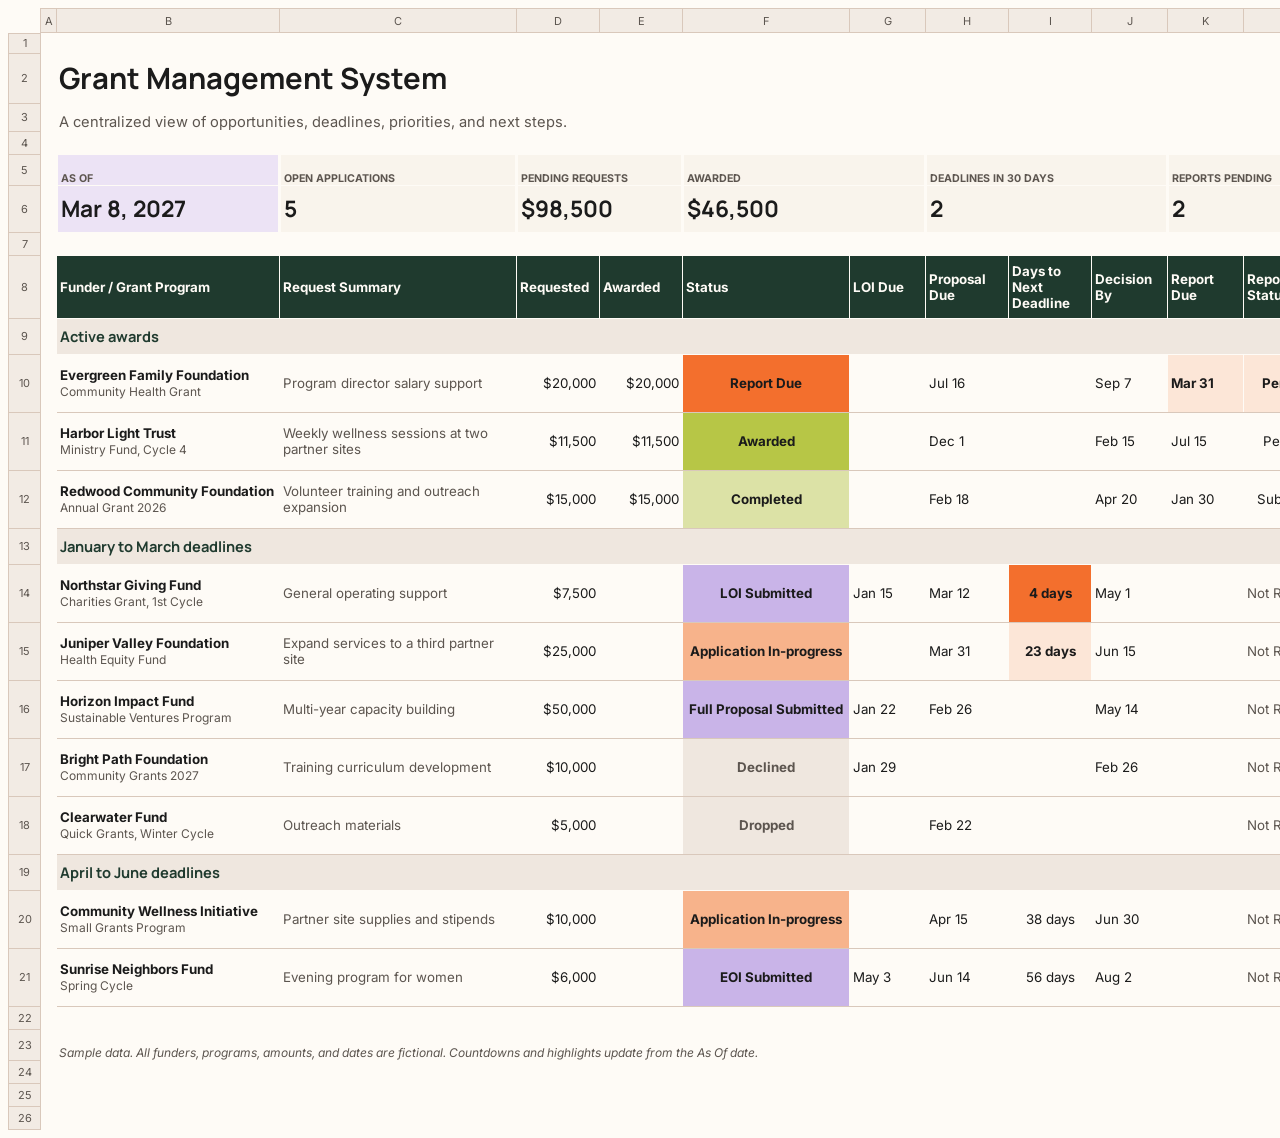
==== assets/grant-pipeline.html @ d2ea8d63 "Upload website" ====
<!doctype html>
<html lang="en"><head><meta charset="utf-8"><meta name="viewport" content="width=device-width, initial-scale=1">
<title>Grant Management System | Systems for Mission</title>
<link rel="stylesheet" href="resources/sheet.css">
<link rel="preconnect" href="https://fonts.googleapis.com"><link rel="preconnect" href="https://fonts.gstatic.com" crossorigin>
<link rel="stylesheet" href="https://fonts.googleapis.com/css2?family=Inter:wght@400;500;600;700&family=Manrope:wght@600;700;800&display=swap">
<style type="text/css">.ritz .waffle a { color: inherit; }.ritz .waffle .s13{border-bottom:1px SOLID #d9c8bb;border-right:1px SOLID transparent;background-color:#fefbf6;text-align:left;color:#5c554f;font-family:Inter,Arial;font-size:10pt;vertical-align:middle;white-space:normal;overflow:hidden;word-wrap:break-word;direction:ltr;padding:0px 3px 0px 3px;}.ritz .waffle .s24{border-bottom:1px SOLID #d9c8bb;border-right:1px SOLID transparent;background-color:#f36f2d;text-align:center;font-weight:bold;color:#1b1b1b;font-family:Inter,Arial;font-size:10pt;vertical-align:middle;white-space:nowrap;direction:ltr;padding:0px 3px 0px 3px;}.ritz .waffle .s22{border-bottom:1px SOLID #d9c8bb;border-right:1px SOLID transparent;background-color:#dce2a6;text-align:center;font-weight:bold;color:#1b1b1b;font-family:Inter,Arial;font-size:10pt;vertical-align:middle;white-space:normal;overflow:hidden;word-wrap:break-word;direction:ltr;padding:0px 3px 0px 3px;}.ritz .waffle .s11{border-bottom:1px SOLID transparent;border-right:1px SOLID transparent;background-color:#efe7df;text-align:left;font-weight:bold;color:#1f3a2e;font-family:Manrope,Arial;font-size:11pt;vertical-align:middle;white-space:nowrap;direction:ltr;padding:0px 3px 0px 3px;}.ritz .waffle .s2{border-left:none;border-bottom:1px SOLID transparent;background-color:#fefbf6;text-align:left;color:#000000;font-family:docs-Calibri,Arial;font-size:11pt;vertical-align:bottom;white-space:nowrap;direction:ltr;padding:0px 3px 0px 3px;}.ritz .waffle .s12{border-bottom:1px SOLID #d9c8bb;border-right:1px SOLID transparent;background-color:#fefbf6;text-align:left;font-weight:bold;color:#1b1b1b;font-family:Inter,Arial;font-size:10pt;vertical-align:middle;white-space:normal;overflow:hidden;word-wrap:break-word;direction:ltr;padding:0px 3px 0px 3px;}.ritz .waffle .s7{border-bottom:1px SOLID transparent;border-right:3px SOLID #fefbf6;background-color:#f9f4ec;text-align:left;font-weight:bold;color:#5c554f;font-family:Inter,Arial;font-size:8pt;vertical-align:bottom;white-space:nowrap;direction:ltr;padding:0px 3px 0px 3px;}.ritz .waffle .s25{border-bottom:1px SOLID #d9c8bb;border-right:1px SOLID transparent;background-color:#fefbf6;text-align:center;color:#5c554f;font-family:Inter,Arial;font-size:10pt;vertical-align:middle;white-space:nowrap;direction:ltr;padding:0px 3px 0px 3px;}.ritz .waffle .s5{border-bottom:1px SOLID transparent;border-right:3px SOLID #fefbf6;background-color:#fefbf6;text-align:left;color:#000000;font-family:docs-Calibri,Arial;font-size:11pt;vertical-align:bottom;white-space:nowrap;direction:ltr;padding:0px 3px 0px 3px;}.ritz .waffle .s19{border-bottom:1px SOLID #d9c8bb;border-right:1px SOLID transparent;background-color:#fce6d7;text-align:center;font-weight:bold;color:#1b1b1b;font-family:Inter,Arial;font-size:10pt;vertical-align:middle;white-space:nowrap;direction:ltr;padding:0px 3px 0px 3px;}.ritz .waffle .s9{border-bottom:1px SOLID transparent;border-right:3px SOLID #fefbf6;background-color:#f9f4ec;text-align:left;font-weight:bold;color:#1b1b1b;font-family:Manrope,Arial;font-size:17pt;vertical-align:middle;white-space:nowrap;direction:ltr;padding:0px 3px 0px 3px;}.ritz .waffle .s18{border-bottom:1px SOLID #d9c8bb;border-right:1px SOLID transparent;background-color:#fce6d7;text-align:left;font-weight:bold;color:#1b1b1b;font-family:Inter,Arial;font-size:10pt;vertical-align:middle;white-space:nowrap;direction:ltr;padding:0px 3px 0px 3px;}.ritz .waffle .s0{border-bottom:1px SOLID transparent;border-right:1px SOLID transparent;background-color:#fefbf6;text-align:left;color:#000000;font-family:docs-Calibri,Arial;font-size:11pt;vertical-align:bottom;white-space:nowrap;direction:ltr;padding:0px 3px 0px 3px;}.ritz .waffle .s26{border-bottom:1px SOLID #d9c8bb;border-right:1px SOLID transparent;background-color:#f7b38b;text-align:center;font-weight:bold;color:#1b1b1b;font-family:Inter,Arial;font-size:10pt;vertical-align:middle;white-space:normal;overflow:hidden;word-wrap:break-word;direction:ltr;padding:0px 3px 0px 3px;}.ritz .waffle .s10{border-bottom:1px SOLID transparent;border-right:1px SOLID transparent;background-color:#1f3a2e;text-align:left;font-weight:bold;color:#fefbf6;font-family:Inter,Arial;font-size:10pt;vertical-align:middle;white-space:normal;overflow:hidden;word-wrap:break-word;direction:ltr;padding:0px 3px 0px 3px;}.ritz .waffle .s27{border-bottom:1px SOLID #d9c8bb;border-right:1px SOLID transparent;background-color:#efe7df;text-align:center;font-weight:bold;color:#5c554f;font-family:Inter,Arial;font-size:10pt;vertical-align:middle;white-space:normal;overflow:hidden;word-wrap:break-word;direction:ltr;padding:0px 3px 0px 3px;}.ritz .waffle .s14{border-bottom:1px SOLID #d9c8bb;border-right:1px SOLID transparent;background-color:#fefbf6;text-align:right;color:#1b1b1b;font-family:Inter,Arial;font-size:10pt;vertical-align:middle;white-space:nowrap;direction:ltr;padding:0px 3px 0px 3px;}.ritz .waffle .s1{border-right:none;border-bottom:1px SOLID transparent;background-color:#fefbf6;text-align:left;font-weight:bold;color:#1b1b1b;font-family:Manrope,Arial;font-size:22pt;vertical-align:middle;white-space:nowrap;direction:ltr;padding:0px 3px 0px 3px;}.ritz .waffle .s3{border-right:none;border-bottom:1px SOLID transparent;background-color:#fefbf6;text-align:left;color:#5c554f;font-family:Inter,Arial;font-size:11pt;vertical-align:bottom;white-space:nowrap;direction:ltr;padding:0px 3px 0px 3px;}.ritz .waffle .s28{border-right:none;border-bottom:1px SOLID transparent;background-color:#fefbf6;text-align:left;font-style:italic;color:#5c554f;font-family:Inter,Arial;font-size:9pt;vertical-align:bottom;white-space:nowrap;direction:ltr;padding:0px 3px 0px 3px;}.ritz .waffle .s6{border-bottom:1px SOLID transparent;border-right:3px SOLID #fefbf6;background-color:#ece3f5;text-align:left;font-weight:bold;color:#5c554f;font-family:Inter,Arial;font-size:8pt;vertical-align:bottom;white-space:nowrap;direction:ltr;padding:0px 3px 0px 3px;}.ritz .waffle .s20{border-bottom:1px SOLID #d9c8bb;border-right:1px SOLID transparent;background-color:#fefbf6;text-align:left;color:#1b1b1b;font-family:Inter,Arial;font-size:10pt;vertical-align:middle;white-space:normal;overflow:hidden;word-wrap:break-word;direction:ltr;padding:0px 3px 0px 3px;}.ritz .waffle .s17{border-bottom:1px SOLID #d9c8bb;border-right:1px SOLID transparent;background-color:#fefbf6;text-align:center;color:#1b1b1b;font-family:Inter,Arial;font-size:10pt;vertical-align:middle;white-space:nowrap;direction:ltr;padding:0px 3px 0px 3px;}.ritz .waffle .s8{border-bottom:1px SOLID transparent;border-right:3px SOLID #fefbf6;background-color:#ece3f5;text-align:left;font-weight:bold;color:#1b1b1b;font-family:Manrope,Arial;font-size:17pt;vertical-align:middle;white-space:nowrap;direction:ltr;padding:0px 3px 0px 3px;}.ritz .waffle .s23{border-bottom:1px SOLID #d9c8bb;border-right:1px SOLID transparent;background-color:#c9b4e8;text-align:center;font-weight:bold;color:#1b1b1b;font-family:Inter,Arial;font-size:10pt;vertical-align:middle;white-space:normal;overflow:hidden;word-wrap:break-word;direction:ltr;padding:0px 3px 0px 3px;}.ritz .waffle .s15{border-bottom:1px SOLID #d9c8bb;border-right:1px SOLID transparent;background-color:#f36f2d;text-align:center;font-weight:bold;color:#1b1b1b;font-family:Inter,Arial;font-size:10pt;vertical-align:middle;white-space:normal;overflow:hidden;word-wrap:break-word;direction:ltr;padding:0px 3px 0px 3px;}.ritz .waffle .s4{border-left:none;border-right:none;border-bottom:1px SOLID transparent;background-color:#fefbf6;text-align:left;color:#000000;font-family:docs-Calibri,Arial;font-size:11pt;vertical-align:bottom;white-space:nowrap;direction:ltr;padding:0px 3px 0px 3px;}.ritz .waffle .s16{border-bottom:1px SOLID #d9c8bb;border-right:1px SOLID transparent;background-color:#fefbf6;text-align:left;color:#1b1b1b;font-family:Inter,Arial;font-size:10pt;vertical-align:middle;white-space:nowrap;direction:ltr;padding:0px 3px 0px 3px;}.ritz .waffle .s21{border-bottom:1px SOLID #d9c8bb;border-right:1px SOLID transparent;background-color:#b7c646;text-align:center;font-weight:bold;color:#1b1b1b;font-family:Inter,Arial;font-size:10pt;vertical-align:middle;white-space:normal;overflow:hidden;word-wrap:break-word;direction:ltr;padding:0px 3px 0px 3px;}</style></head><body><main><div class="ritz grid-container" dir="ltr" tabindex="0" role="region" aria-label="Grant Management System, scroll to view all columns"><table class="waffle no-grid" style="width:1608px"><caption>Grant Management System — anonymized portfolio example</caption><colgroup><col style="width:32px"><col style="width:16px"><col style="width:223px"><col style="width:237px"><col style="width:83px"><col style="width:83px"><col style="width:167px"><col style="width:76px"><col style="width:83px"><col style="width:83px"><col style="width:76px"><col style="width:76px"><col style="width:90px"><col style="width:223px"><col style="width:60px"></colgroup><thead><tr><th class="row-header freezebar-vertical-handle"></th><th id="399715682C0" style="width:16px;" class="column-headers-background">A</th><th id="399715682C1" style="width:223px;" class="column-headers-background">B</th><th id="399715682C2" style="width:237px;" class="column-headers-background">C</th><th id="399715682C3" style="width:83px;" class="column-headers-background">D</th><th id="399715682C4" style="width:83px;" class="column-headers-background">E</th><th id="399715682C5" style="width:167px;" class="column-headers-background">F</th><th id="399715682C6" style="width:76px;" class="column-headers-background">G</th><th id="399715682C7" style="width:83px;" class="column-headers-background">H</th><th id="399715682C8" style="width:83px;" class="column-headers-background">I</th><th id="399715682C9" style="width:76px;" class="column-headers-background">J</th><th id="399715682C10" style="width:76px;" class="column-headers-background">K</th><th id="399715682C11" style="width:90px;" class="column-headers-background">L</th><th id="399715682C12" style="width:223px;" class="column-headers-background">M</th><th id="399715682C13" style="width:60px;" class="column-headers-background">N</th></tr></thead><tbody><tr style="height: 17px"><th id="399715682R0" style="height: 17px;" class="row-headers-background"><div class="row-header-wrapper" style="line-height: 17px">1</div></th><td class="s0"></td><td class="s0"></td><td class="s0"></td><td class="s0"></td><td class="s0"></td><td class="s0"></td><td class="s0"></td><td class="s0"></td><td class="s0"></td><td class="s0"></td><td class="s0"></td><td class="s0"></td><td class="s0"></td><td class="s0"></td></tr><tr style="height: 47px"><th id="399715682R1" style="height: 47px;" class="row-headers-background"><div class="row-header-wrapper" style="line-height: 47px">2</div></th><td class="s0"></td><td class="s1 softmerge"><div class="softmerge-inner" style="width:458px;left:-1px">Grant Management System</div></td><td class="s2"></td><td class="s2"></td><td class="s0"></td><td class="s0"></td><td class="s0"></td><td class="s0"></td><td class="s0"></td><td class="s0"></td><td class="s0"></td><td class="s0"></td><td class="s0"></td><td class="s0"></td></tr><tr style="height: 25px"><th id="399715682R2" style="height: 25px;" class="row-headers-background"><div class="row-header-wrapper" style="line-height: 25px">3</div></th><td class="s0"></td><td class="s3 softmerge"><div class="softmerge-inner" style="width:541px;left:-1px">A centralized view of opportunities, deadlines, priorities, and next steps.</div></td><td class="s4"></td><td class="s2"></td><td class="s2"></td><td class="s0"></td><td class="s0"></td><td class="s0"></td><td class="s0"></td><td class="s0"></td><td class="s0"></td><td class="s0"></td><td class="s0"></td><td class="s0"></td></tr><tr style="height: 20px"><th id="399715682R3" style="height: 20px;" class="row-headers-background"><div class="row-header-wrapper" style="line-height: 20px">4</div></th><td class="s0"></td><td class="s0"></td><td class="s0"></td><td class="s0"></td><td class="s0"></td><td class="s0"></td><td class="s0"></td><td class="s0"></td><td class="s0"></td><td class="s0"></td><td class="s0"></td><td class="s0"></td><td class="s0"></td><td class="s0"></td></tr><tr style="height: 28px"><th id="399715682R4" style="height: 28px;" class="row-headers-background"><div class="row-header-wrapper" style="line-height: 28px">5</div></th><td class="s5"></td><td class="s6">AS OF</td><td class="s7">OPEN APPLICATIONS</td><td class="s7" colspan="2">PENDING REQUESTS</td><td class="s7" colspan="2">AWARDED</td><td class="s7" colspan="3">DEADLINES IN 30 DAYS</td><td class="s7" colspan="3">REPORTS PENDING</td><td class="s0"></td></tr><tr style="height: 44px"><th id="399715682R5" style="height: 44px;" class="row-headers-background"><div class="row-header-wrapper" style="line-height: 44px">6</div></th><td class="s5"></td><td class="s8">Mar 8, 2027</td><td class="s9">5</td><td class="s9" colspan="2">$98,500</td><td class="s9" colspan="2">$46,500</td><td class="s9" colspan="3">2</td><td class="s9" colspan="3">2</td><td class="s0"></td></tr><tr style="height: 20px"><th id="399715682R6" style="height: 20px;" class="row-headers-background"><div class="row-header-wrapper" style="line-height: 20px">7</div></th><td class="s0"></td><td class="s0"></td><td class="s0"></td><td class="s0"></td><td class="s0"></td><td class="s0"></td><td class="s0"></td><td class="s0"></td><td class="s0"></td><td class="s0"></td><td class="s0"></td><td class="s0"></td><td class="s0"></td><td class="s0"></td></tr><tr style="height: 60px"><th id="399715682R7" style="height: 60px;" class="row-headers-background"><div class="row-header-wrapper" style="line-height: 60px">8</div></th><th scope="col" class="s0"></th><th scope="col" class="s10">Funder / Grant Program</th><th scope="col" class="s10">Request Summary</th><th scope="col" class="s10">Requested</th><th scope="col" class="s10">Awarded</th><th scope="col" class="s10">Status</th><th scope="col" class="s10">LOI Due</th><th scope="col" class="s10">Proposal Due</th><th scope="col" class="s10">Days to Next Deadline</th><th scope="col" class="s10">Decision By</th><th scope="col" class="s10">Report Due</th><th scope="col" class="s10">Report Status</th><th scope="col" class="s10">Next Step</th><th scope="col" class="s0"></th></tr><tr style="height: 33px"><th id="399715682R8" style="height: 33px;" class="row-headers-background"><div class="row-header-wrapper" style="line-height: 33px">9</div></th><td class="s0"></td><td class="s11" colspan="12">Active awards</td><td class="s0"></td></tr><tr style="height: 55px"><th id="399715682R9" style="height: 55px;" class="row-headers-background"><div class="row-header-wrapper" style="line-height: 55px">10</div></th><td class="s0"></td><td class="s12"><span style="font-size:10pt;font-family:Inter,Arial;font-weight:bold;color:#1b1b1b;">Evergreen Family Foundation<br></span><span style="font-size:9pt;font-family:Inter,Arial;font-weight:normal;color:#5c554f;">Community Health Grant</span></td><td class="s13">Program director salary support</td><td class="s14">$20,000</td><td class="s14">$20,000</td><td class="s15">Report Due</td><td class="s16"></td><td class="s16">Jul 16</td><td class="s17"></td><td class="s16">Sep 7</td><td class="s18">Mar 31</td><td class="s19">Pending</td><td class="s20">Draft interim report</td><td class="s0"></td></tr><tr style="height: 55px"><th id="399715682R10" style="height: 55px;" class="row-headers-background"><div class="row-header-wrapper" style="line-height: 55px">11</div></th><td class="s0"></td><td class="s12"><span style="font-size:10pt;font-family:Inter,Arial;font-weight:bold;color:#1b1b1b;">Harbor Light Trust<br></span><span style="font-size:9pt;font-family:Inter,Arial;font-weight:normal;color:#5c554f;">Ministry Fund, Cycle 4</span></td><td class="s13">Weekly wellness sessions at two partner sites</td><td class="s14">$11,500</td><td class="s14">$11,500</td><td class="s21">Awarded</td><td class="s16"></td><td class="s16">Dec 1</td><td class="s17"></td><td class="s16">Feb 15</td><td class="s16">Jul 15</td><td class="s17">Pending</td><td class="s20">Collect partner site data monthly</td><td class="s0"></td></tr><tr style="height: 55px"><th id="399715682R11" style="height: 55px;" class="row-headers-background"><div class="row-header-wrapper" style="line-height: 55px">12</div></th><td class="s0"></td><td class="s12"><span style="font-size:10pt;font-family:Inter,Arial;font-weight:bold;color:#1b1b1b;">Redwood Community Foundation<br></span><span style="font-size:9pt;font-family:Inter,Arial;font-weight:normal;color:#5c554f;">Annual Grant 2026</span></td><td class="s13">Volunteer training and outreach expansion</td><td class="s14">$15,000</td><td class="s14">$15,000</td><td class="s22">Completed</td><td class="s16"></td><td class="s16">Feb 18</td><td class="s17"></td><td class="s16">Apr 20</td><td class="s16">Jan 30</td><td class="s17">Submitted</td><td class="s20">Share impact story with funder</td><td class="s0"></td></tr><tr style="height: 33px"><th id="399715682R12" style="height: 33px;" class="row-headers-background"><div class="row-header-wrapper" style="line-height: 33px">13</div></th><td class="s0"></td><td class="s11" colspan="12">January to March deadlines</td><td class="s0"></td></tr><tr style="height: 55px"><th id="399715682R13" style="height: 55px;" class="row-headers-background"><div class="row-header-wrapper" style="line-height: 55px">14</div></th><td class="s0"></td><td class="s12"><span style="font-size:10pt;font-family:Inter,Arial;font-weight:bold;color:#1b1b1b;">Northstar Giving Fund<br></span><span style="font-size:9pt;font-family:Inter,Arial;font-weight:normal;color:#5c554f;">Charities Grant, 1st Cycle</span></td><td class="s13">General operating support</td><td class="s14">$7,500</td><td class="s14"></td><td class="s23">LOI Submitted</td><td class="s16">Jan 15</td><td class="s16">Mar 12</td><td class="s24">4 days</td><td class="s16">May 1</td><td class="s16"></td><td class="s25">Not Required</td><td class="s20">Finalize budget narrative</td><td class="s0"></td></tr><tr style="height: 55px"><th id="399715682R14" style="height: 55px;" class="row-headers-background"><div class="row-header-wrapper" style="line-height: 55px">15</div></th><td class="s0"></td><td class="s12"><span style="font-size:10pt;font-family:Inter,Arial;font-weight:bold;color:#1b1b1b;">Juniper Valley Foundation<br></span><span style="font-size:9pt;font-family:Inter,Arial;font-weight:normal;color:#5c554f;">Health Equity Fund</span></td><td class="s13">Expand services to a third partner site</td><td class="s14">$25,000</td><td class="s14"></td><td class="s26">Application In-progress</td><td class="s16"></td><td class="s16">Mar 31</td><td class="s19">23 days</td><td class="s16">Jun 15</td><td class="s16"></td><td class="s25">Not Required</td><td class="s20">Gather board list and financials</td><td class="s0"></td></tr><tr style="height: 55px"><th id="399715682R15" style="height: 55px;" class="row-headers-background"><div class="row-header-wrapper" style="line-height: 55px">16</div></th><td class="s0"></td><td class="s12"><span style="font-size:10pt;font-family:Inter,Arial;font-weight:bold;color:#1b1b1b;">Horizon Impact Fund<br></span><span style="font-size:9pt;font-family:Inter,Arial;font-weight:normal;color:#5c554f;">Sustainable Ventures Program</span></td><td class="s13">Multi-year capacity building</td><td class="s14">$50,000</td><td class="s14"></td><td class="s23">Full Proposal Submitted</td><td class="s16">Jan 22</td><td class="s16">Feb 26</td><td class="s17"></td><td class="s16">May 14</td><td class="s16"></td><td class="s25">Not Required</td><td class="s20">Await decision</td><td class="s0"></td></tr><tr style="height: 55px"><th id="399715682R16" style="height: 55px;" class="row-headers-background"><div class="row-header-wrapper" style="line-height: 55px">17</div></th><td class="s0"></td><td class="s12"><span style="font-size:10pt;font-family:Inter,Arial;font-weight:bold;color:#1b1b1b;">Bright Path Foundation<br></span><span style="font-size:9pt;font-family:Inter,Arial;font-weight:normal;color:#5c554f;">Community Grants 2027</span></td><td class="s13">Training curriculum development</td><td class="s14">$10,000</td><td class="s14"></td><td class="s27">Declined</td><td class="s16">Jan 29</td><td class="s16"></td><td class="s17"></td><td class="s16">Feb 26</td><td class="s16"></td><td class="s25">Not Required</td><td class="s20">Submit 2028 LOI</td><td class="s0"></td></tr><tr style="height: 55px"><th id="399715682R17" style="height: 55px;" class="row-headers-background"><div class="row-header-wrapper" style="line-height: 55px">18</div></th><td class="s0"></td><td class="s12"><span style="font-size:10pt;font-family:Inter,Arial;font-weight:bold;color:#1b1b1b;">Clearwater Fund<br></span><span style="font-size:9pt;font-family:Inter,Arial;font-weight:normal;color:#5c554f;">Quick Grants, Winter Cycle</span></td><td class="s13">Outreach materials</td><td class="s14">$5,000</td><td class="s14"></td><td class="s27">Dropped</td><td class="s16"></td><td class="s16">Feb 22</td><td class="s17"></td><td class="s16"></td><td class="s16"></td><td class="s25">Not Required</td><td class="s20">Revisit next cycle</td><td class="s0"></td></tr><tr style="height: 33px"><th id="399715682R18" style="height: 33px;" class="row-headers-background"><div class="row-header-wrapper" style="line-height: 33px">19</div></th><td class="s0"></td><td class="s11" colspan="12">April to June deadlines</td><td class="s0"></td></tr><tr style="height: 55px"><th id="399715682R19" style="height: 55px;" class="row-headers-background"><div class="row-header-wrapper" style="line-height: 55px">20</div></th><td class="s0"></td><td class="s12"><span style="font-size:10pt;font-family:Inter,Arial;font-weight:bold;color:#1b1b1b;">Community Wellness Initiative<br></span><span style="font-size:9pt;font-family:Inter,Arial;font-weight:normal;color:#5c554f;">Small Grants Program</span></td><td class="s13">Partner site supplies and stipends</td><td class="s14">$10,000</td><td class="s14"></td><td class="s26">Application In-progress</td><td class="s16"></td><td class="s16">Apr 15</td><td class="s17">38 days</td><td class="s16">Jun 30</td><td class="s16"></td><td class="s25">Not Required</td><td class="s20">Schedule call with program officer</td><td class="s0"></td></tr><tr style="height: 55px"><th id="399715682R20" style="height: 55px;" class="row-headers-background"><div class="row-header-wrapper" style="line-height: 55px">21</div></th><td class="s0"></td><td class="s12"><span style="font-size:10pt;font-family:Inter,Arial;font-weight:bold;color:#1b1b1b;">Sunrise Neighbors Fund<br></span><span style="font-size:9pt;font-family:Inter,Arial;font-weight:normal;color:#5c554f;">Spring Cycle</span></td><td class="s13">Evening program for women</td><td class="s14">$6,000</td><td class="s14"></td><td class="s23">EOI Submitted</td><td class="s16">May 3</td><td class="s16">Jun 14</td><td class="s17">56 days</td><td class="s16">Aug 2</td><td class="s16"></td><td class="s25">Not Required</td><td class="s20">Await invitation to apply</td><td class="s0"></td></tr><tr style="height: 20px"><th id="399715682R21" style="height: 20px;" class="row-headers-background"><div class="row-header-wrapper" style="line-height: 20px">22</div></th><td class="s0"></td><td class="s0"></td><td class="s0"></td><td class="s0"></td><td class="s0"></td><td class="s0"></td><td class="s0"></td><td class="s0"></td><td class="s0"></td><td class="s0"></td><td class="s0"></td><td class="s0"></td><td class="s0"></td><td class="s0"></td></tr><tr style="height: 28px"><th id="399715682R22" style="height: 28px;" class="row-headers-background"><div class="row-header-wrapper" style="line-height: 28px">23</div></th><td class="s0"></td><td class="s28 softmerge"><div class="softmerge-inner" style="width:791px;left:-1px">Sample data. All funders, programs, amounts, and dates are fictional.  Countdowns and highlights update from the As Of date.</div></td><td class="s4"></td><td class="s4"></td><td class="s4"></td><td class="s2"></td><td class="s2"></td><td class="s0"></td><td class="s0"></td><td class="s0"></td><td class="s0"></td><td class="s0"></td><td class="s0"></td><td class="s0"></td></tr><tr style="height: 20px"><th id="399715682R23" style="height: 20px;" class="row-headers-background"><div class="row-header-wrapper" style="line-height: 20px">24</div></th><td class="s0"></td><td class="s0"></td><td class="s0"></td><td class="s0"></td><td class="s0"></td><td class="s0"></td><td class="s0"></td><td class="s0"></td><td class="s0"></td><td class="s0"></td><td class="s0"></td><td class="s0"></td><td class="s0"></td><td class="s0"></td></tr><tr style="height: 20px"><th id="399715682R24" style="height: 20px;" class="row-headers-background"><div class="row-header-wrapper" style="line-height: 20px">25</div></th><td class="s0"></td><td class="s0"></td><td class="s0"></td><td class="s0"></td><td class="s0"></td><td class="s0"></td><td class="s0"></td><td class="s0"></td><td class="s0"></td><td class="s0"></td><td class="s0"></td><td class="s0"></td><td class="s0"></td><td class="s0"></td></tr><tr style="height: 20px"><th id="399715682R25" style="height: 20px;" class="row-headers-background"><div class="row-header-wrapper" style="line-height: 20px">26</div></th><td class="s0"></td><td class="s0"></td><td class="s0"></td><td class="s0"></td><td class="s0"></td><td class="s0"></td><td class="s0"></td><td class="s0"></td><td class="s0"></td><td class="s0"></td><td class="s0"></td><td class="s0"></td><td class="s0"></td><td class="s0"></td></tr></tbody></table></div></main></body></html>
---- assets/resources/sheet.css ----
/* Shared foundation for the supplied spreadsheet exports. Cell styles stay in each document. */
* { box-sizing: border-box; }
html, body { margin: 0; padding: 0; background: #FEFBF6; color: #1B1B1B; font-family: Inter, Arial, sans-serif; }
body { padding: 8px; }
.ritz { display: inline-block; vertical-align: top; }
table { border-collapse: collapse; table-layout: fixed; }
td, th { position: relative; font-weight: 400; }
.column-headers-background, .row-headers-background { background: #F2EBE4; color: #5C554F; border: 1px solid #D9C8BB; text-align: center; font: 11px Inter, Arial, sans-serif; }
.column-headers-background { height: 24px; }
.row-headers-background { width: 32px; }
.softmerge { position: relative; }
.softmerge-inner { position: relative; z-index: 1; }
.freezebar-cell { background: #D9C8BB; padding: 0; }
caption { position: absolute; width: 1px; height: 1px; overflow: hidden; clip-path: inset(50%); white-space: nowrap; }
:focus-visible { outline: 3px solid #1F3A2E; outline-offset: 2px; }
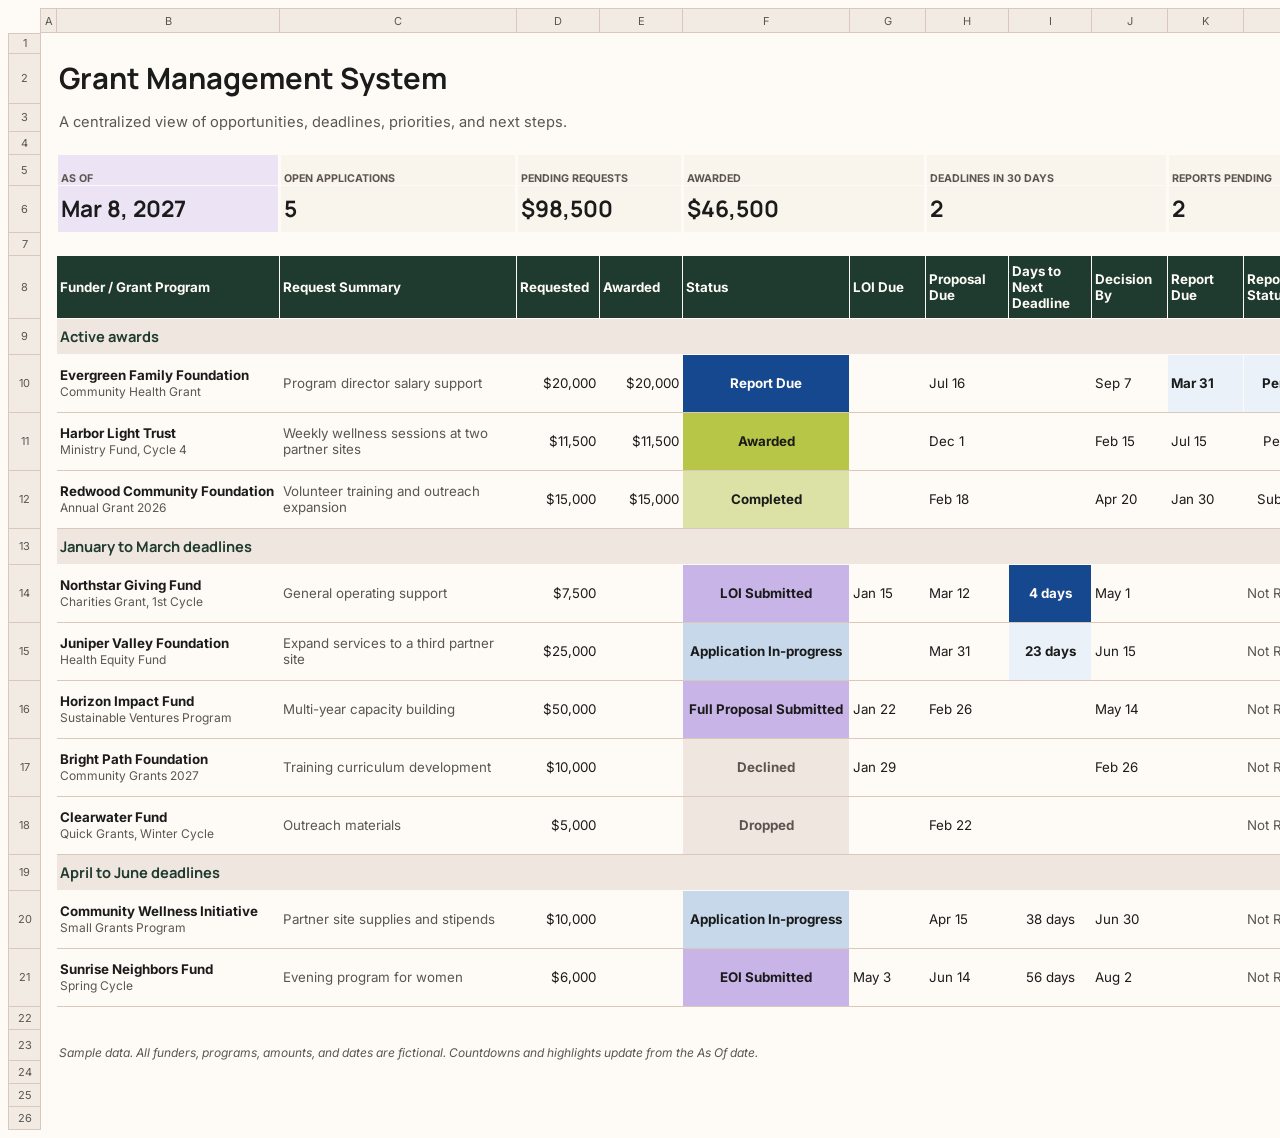
==== commit c6092aea: "Update website" ====
--- a/assets/grant-pipeline.html
+++ b/assets/grant-pipeline.html
@@ -4,4 +4,4 @@
 <link rel="stylesheet" href="resources/sheet.css">
 <link rel="preconnect" href="https://fonts.googleapis.com"><link rel="preconnect" href="https://fonts.gstatic.com" crossorigin>
 <link rel="stylesheet" href="https://fonts.googleapis.com/css2?family=Inter:wght@400;500;600;700&family=Manrope:wght@600;700;800&display=swap">
-<style type="text/css">.ritz .waffle a { color: inherit; }.ritz .waffle .s13{border-bottom:1px SOLID #d9c8bb;border-right:1px SOLID transparent;background-color:#fefbf6;text-align:left;color:#5c554f;font-family:Inter,Arial;font-size:10pt;vertical-align:middle;white-space:normal;overflow:hidden;word-wrap:break-word;direction:ltr;padding:0px 3px 0px 3px;}.ritz .waffle .s24{border-bottom:1px SOLID #d9c8bb;border-right:1px SOLID transparent;background-color:#f36f2d;text-align:center;font-weight:bold;color:#1b1b1b;font-family:Inter,Arial;font-size:10pt;vertical-align:middle;white-space:nowrap;direction:ltr;padding:0px 3px 0px 3px;}.ritz .waffle .s22{border-bottom:1px SOLID #d9c8bb;border-right:1px SOLID transparent;background-color:#dce2a6;text-align:center;font-weight:bold;color:#1b1b1b;font-family:Inter,Arial;font-size:10pt;vertical-align:middle;white-space:normal;overflow:hidden;word-wrap:break-word;direction:ltr;padding:0px 3px 0px 3px;}.ritz .waffle .s11{border-bottom:1px SOLID transparent;border-right:1px SOLID transparent;background-color:#efe7df;text-align:left;font-weight:bold;color:#1f3a2e;font-family:Manrope,Arial;font-size:11pt;vertical-align:middle;white-space:nowrap;direction:ltr;padding:0px 3px 0px 3px;}.ritz .waffle .s2{border-left:none;border-bottom:1px SOLID transparent;background-color:#fefbf6;text-align:left;color:#000000;font-family:docs-Calibri,Arial;font-size:11pt;vertical-align:bottom;white-space:nowrap;direction:ltr;padding:0px 3px 0px 3px;}.ritz .waffle .s12{border-bottom:1px SOLID #d9c8bb;border-right:1px SOLID transparent;background-color:#fefbf6;text-align:left;font-weight:bold;color:#1b1b1b;font-family:Inter,Arial;font-size:10pt;vertical-align:middle;white-space:normal;overflow:hidden;word-wrap:break-word;direction:ltr;padding:0px 3px 0px 3px;}.ritz .waffle .s7{border-bottom:1px SOLID transparent;border-right:3px SOLID #fefbf6;background-color:#f9f4ec;text-align:left;font-weight:bold;color:#5c554f;font-family:Inter,Arial;font-size:8pt;vertical-align:bottom;white-space:nowrap;direction:ltr;padding:0px 3px 0px 3px;}.ritz .waffle .s25{border-bottom:1px SOLID #d9c8bb;border-right:1px SOLID transparent;background-color:#fefbf6;text-align:center;color:#5c554f;font-family:Inter,Arial;font-size:10pt;vertical-align:middle;white-space:nowrap;direction:ltr;padding:0px 3px 0px 3px;}.ritz .waffle .s5{border-bottom:1px SOLID transparent;border-right:3px SOLID #fefbf6;background-color:#fefbf6;text-align:left;color:#000000;font-family:docs-Calibri,Arial;font-size:11pt;vertical-align:bottom;white-space:nowrap;direction:ltr;padding:0px 3px 0px 3px;}.ritz .waffle .s19{border-bottom:1px SOLID #d9c8bb;border-right:1px SOLID transparent;background-color:#fce6d7;text-align:center;font-weight:bold;color:#1b1b1b;font-family:Inter,Arial;font-size:10pt;vertical-align:middle;white-space:nowrap;direction:ltr;padding:0px 3px 0px 3px;}.ritz .waffle .s9{border-bottom:1px SOLID transparent;border-right:3px SOLID #fefbf6;background-color:#f9f4ec;text-align:left;font-weight:bold;color:#1b1b1b;font-family:Manrope,Arial;font-size:17pt;vertical-align:middle;white-space:nowrap;direction:ltr;padding:0px 3px 0px 3px;}.ritz .waffle .s18{border-bottom:1px SOLID #d9c8bb;border-right:1px SOLID transparent;background-color:#fce6d7;text-align:left;font-weight:bold;color:#1b1b1b;font-family:Inter,Arial;font-size:10pt;vertical-align:middle;white-space:nowrap;direction:ltr;padding:0px 3px 0px 3px;}.ritz .waffle .s0{border-bottom:1px SOLID transparent;border-right:1px SOLID transparent;background-color:#fefbf6;text-align:left;color:#000000;font-family:docs-Calibri,Arial;font-size:11pt;vertical-align:bottom;white-space:nowrap;direction:ltr;padding:0px 3px 0px 3px;}.ritz .waffle .s26{border-bottom:1px SOLID #d9c8bb;border-right:1px SOLID transparent;background-color:#f7b38b;text-align:center;font-weight:bold;color:#1b1b1b;font-family:Inter,Arial;font-size:10pt;vertical-align:middle;white-space:normal;overflow:hidden;word-wrap:break-word;direction:ltr;padding:0px 3px 0px 3px;}.ritz .waffle .s10{border-bottom:1px SOLID transparent;border-right:1px SOLID transparent;background-color:#1f3a2e;text-align:left;font-weight:bold;color:#fefbf6;font-family:Inter,Arial;font-size:10pt;vertical-align:middle;white-space:normal;overflow:hidden;word-wrap:break-word;direction:ltr;padding:0px 3px 0px 3px;}.ritz .waffle .s27{border-bottom:1px SOLID #d9c8bb;border-right:1px SOLID transparent;background-color:#efe7df;text-align:center;font-weight:bold;color:#5c554f;font-family:Inter,Arial;font-size:10pt;vertical-align:middle;white-space:normal;overflow:hidden;word-wrap:break-word;direction:ltr;padding:0px 3px 0px 3px;}.ritz .waffle .s14{border-bottom:1px SOLID #d9c8bb;border-right:1px SOLID transparent;background-color:#fefbf6;text-align:right;color:#1b1b1b;font-family:Inter,Arial;font-size:10pt;vertical-align:middle;white-space:nowrap;direction:ltr;padding:0px 3px 0px 3px;}.ritz .waffle .s1{border-right:none;border-bottom:1px SOLID transparent;background-color:#fefbf6;text-align:left;font-weight:bold;color:#1b1b1b;font-family:Manrope,Arial;font-size:22pt;vertical-align:middle;white-space:nowrap;direction:ltr;padding:0px 3px 0px 3px;}.ritz .waffle .s3{border-right:none;border-bottom:1px SOLID transparent;background-color:#fefbf6;text-align:left;color:#5c554f;font-family:Inter,Arial;font-size:11pt;vertical-align:bottom;white-space:nowrap;direction:ltr;padding:0px 3px 0px 3px;}.ritz .waffle .s28{border-right:none;border-bottom:1px SOLID transparent;background-color:#fefbf6;text-align:left;font-style:italic;color:#5c554f;font-family:Inter,Arial;font-size:9pt;vertical-align:bottom;white-space:nowrap;direction:ltr;padding:0px 3px 0px 3px;}.ritz .waffle .s6{border-bottom:1px SOLID transparent;border-right:3px SOLID #fefbf6;background-color:#ece3f5;text-align:left;font-weight:bold;color:#5c554f;font-family:Inter,Arial;font-size:8pt;vertical-align:bottom;white-space:nowrap;direction:ltr;padding:0px 3px 0px 3px;}.ritz .waffle .s20{border-bottom:1px SOLID #d9c8bb;border-right:1px SOLID transparent;background-color:#fefbf6;text-align:left;color:#1b1b1b;font-family:Inter,Arial;font-size:10pt;vertical-align:middle;white-space:normal;overflow:hidden;word-wrap:break-word;direction:ltr;padding:0px 3px 0px 3px;}.ritz .waffle .s17{border-bottom:1px SOLID #d9c8bb;border-right:1px SOLID transparent;background-color:#fefbf6;text-align:center;color:#1b1b1b;font-family:Inter,Arial;font-size:10pt;vertical-align:middle;white-space:nowrap;direction:ltr;padding:0px 3px 0px 3px;}.ritz .waffle .s8{border-bottom:1px SOLID transparent;border-right:3px SOLID #fefbf6;background-color:#ece3f5;text-align:left;font-weight:bold;color:#1b1b1b;font-family:Manrope,Arial;font-size:17pt;vertical-align:middle;white-space:nowrap;direction:ltr;padding:0px 3px 0px 3px;}.ritz .waffle .s23{border-bottom:1px SOLID #d9c8bb;border-right:1px SOLID transparent;background-color:#c9b4e8;text-align:center;font-weight:bold;color:#1b1b1b;font-family:Inter,Arial;font-size:10pt;vertical-align:middle;white-space:normal;overflow:hidden;word-wrap:break-word;direction:ltr;padding:0px 3px 0px 3px;}.ritz .waffle .s15{border-bottom:1px SOLID #d9c8bb;border-right:1px SOLID transparent;background-color:#f36f2d;text-align:center;font-weight:bold;color:#1b1b1b;font-family:Inter,Arial;font-size:10pt;vertical-align:middle;white-space:normal;overflow:hidden;word-wrap:break-word;direction:ltr;padding:0px 3px 0px 3px;}.ritz .waffle .s4{border-left:none;border-right:none;border-bottom:1px SOLID transparent;background-color:#fefbf6;text-align:left;color:#000000;font-family:docs-Calibri,Arial;font-size:11pt;vertical-align:bottom;white-space:nowrap;direction:ltr;padding:0px 3px 0px 3px;}.ritz .waffle .s16{border-bottom:1px SOLID #d9c8bb;border-right:1px SOLID transparent;background-color:#fefbf6;text-align:left;color:#1b1b1b;font-family:Inter,Arial;font-size:10pt;vertical-align:middle;white-space:nowrap;direction:ltr;padding:0px 3px 0px 3px;}.ritz .waffle .s21{border-bottom:1px SOLID #d9c8bb;border-right:1px SOLID transparent;background-color:#b7c646;text-align:center;font-weight:bold;color:#1b1b1b;font-family:Inter,Arial;font-size:10pt;vertical-align:middle;white-space:normal;overflow:hidden;word-wrap:break-word;direction:ltr;padding:0px 3px 0px 3px;}</style></head><body><main><div class="ritz grid-container" dir="ltr" tabindex="0" role="region" aria-label="Grant Management System, scroll to view all columns"><table class="waffle no-grid" style="width:1608px"><caption>Grant Management System — anonymized portfolio example</caption><colgroup><col style="width:32px"><col style="width:16px"><col style="width:223px"><col style="width:237px"><col style="width:83px"><col style="width:83px"><col style="width:167px"><col style="width:76px"><col style="width:83px"><col style="width:83px"><col style="width:76px"><col style="width:76px"><col style="width:90px"><col style="width:223px"><col style="width:60px"></colgroup><thead><tr><th class="row-header freezebar-vertical-handle"></th><th id="399715682C0" style="width:16px;" class="column-headers-background">A</th><th id="399715682C1" style="width:223px;" class="column-headers-background">B</th><th id="399715682C2" style="width:237px;" class="column-headers-background">C</th><th id="399715682C3" style="width:83px;" class="column-headers-background">D</th><th id="399715682C4" style="width:83px;" class="column-headers-background">E</th><th id="399715682C5" style="width:167px;" class="column-headers-background">F</th><th id="399715682C6" style="width:76px;" class="column-headers-background">G</th><th id="399715682C7" style="width:83px;" class="column-headers-background">H</th><th id="399715682C8" style="width:83px;" class="column-headers-background">I</th><th id="399715682C9" style="width:76px;" class="column-headers-background">J</th><th id="399715682C10" style="width:76px;" class="column-headers-background">K</th><th id="399715682C11" style="width:90px;" class="column-headers-background">L</th><th id="399715682C12" style="width:223px;" class="column-headers-background">M</th><th id="399715682C13" style="width:60px;" class="column-headers-background">N</th></tr></thead><tbody><tr style="height: 17px"><th id="399715682R0" style="height: 17px;" class="row-headers-background"><div class="row-header-wrapper" style="line-height: 17px">1</div></th><td class="s0"></td><td class="s0"></td><td class="s0"></td><td class="s0"></td><td class="s0"></td><td class="s0"></td><td class="s0"></td><td class="s0"></td><td class="s0"></td><td class="s0"></td><td class="s0"></td><td class="s0"></td><td class="s0"></td><td class="s0"></td></tr><tr style="height: 47px"><th id="399715682R1" style="height: 47px;" class="row-headers-background"><div class="row-header-wrapper" style="line-height: 47px">2</div></th><td class="s0"></td><td class="s1 softmerge"><div class="softmerge-inner" style="width:458px;left:-1px">Grant Management System</div></td><td class="s2"></td><td class="s2"></td><td class="s0"></td><td class="s0"></td><td class="s0"></td><td class="s0"></td><td class="s0"></td><td class="s0"></td><td class="s0"></td><td class="s0"></td><td class="s0"></td><td class="s0"></td></tr><tr style="height: 25px"><th id="399715682R2" style="height: 25px;" class="row-headers-background"><div class="row-header-wrapper" style="line-height: 25px">3</div></th><td class="s0"></td><td class="s3 softmerge"><div class="softmerge-inner" style="width:541px;left:-1px">A centralized view of opportunities, deadlines, priorities, and next steps.</div></td><td class="s4"></td><td class="s2"></td><td class="s2"></td><td class="s0"></td><td class="s0"></td><td class="s0"></td><td class="s0"></td><td class="s0"></td><td class="s0"></td><td class="s0"></td><td class="s0"></td><td class="s0"></td></tr><tr style="height: 20px"><th id="399715682R3" style="height: 20px;" class="row-headers-background"><div class="row-header-wrapper" style="line-height: 20px">4</div></th><td class="s0"></td><td class="s0"></td><td class="s0"></td><td class="s0"></td><td class="s0"></td><td class="s0"></td><td class="s0"></td><td class="s0"></td><td class="s0"></td><td class="s0"></td><td class="s0"></td><td class="s0"></td><td class="s0"></td><td class="s0"></td></tr><tr style="height: 28px"><th id="399715682R4" style="height: 28px;" class="row-headers-background"><div class="row-header-wrapper" style="line-height: 28px">5</div></th><td class="s5"></td><td class="s6">AS OF</td><td class="s7">OPEN APPLICATIONS</td><td class="s7" colspan="2">PENDING REQUESTS</td><td class="s7" colspan="2">AWARDED</td><td class="s7" colspan="3">DEADLINES IN 30 DAYS</td><td class="s7" colspan="3">REPORTS PENDING</td><td class="s0"></td></tr><tr style="height: 44px"><th id="399715682R5" style="height: 44px;" class="row-headers-background"><div class="row-header-wrapper" style="line-height: 44px">6</div></th><td class="s5"></td><td class="s8">Mar 8, 2027</td><td class="s9">5</td><td class="s9" colspan="2">$98,500</td><td class="s9" colspan="2">$46,500</td><td class="s9" colspan="3">2</td><td class="s9" colspan="3">2</td><td class="s0"></td></tr><tr style="height: 20px"><th id="399715682R6" style="height: 20px;" class="row-headers-background"><div class="row-header-wrapper" style="line-height: 20px">7</div></th><td class="s0"></td><td class="s0"></td><td class="s0"></td><td class="s0"></td><td class="s0"></td><td class="s0"></td><td class="s0"></td><td class="s0"></td><td class="s0"></td><td class="s0"></td><td class="s0"></td><td class="s0"></td><td class="s0"></td><td class="s0"></td></tr><tr style="height: 60px"><th id="399715682R7" style="height: 60px;" class="row-headers-background"><div class="row-header-wrapper" style="line-height: 60px">8</div></th><th scope="col" class="s0"></th><th scope="col" class="s10">Funder / Grant Program</th><th scope="col" class="s10">Request Summary</th><th scope="col" class="s10">Requested</th><th scope="col" class="s10">Awarded</th><th scope="col" class="s10">Status</th><th scope="col" class="s10">LOI Due</th><th scope="col" class="s10">Proposal Due</th><th scope="col" class="s10">Days to Next Deadline</th><th scope="col" class="s10">Decision By</th><th scope="col" class="s10">Report Due</th><th scope="col" class="s10">Report Status</th><th scope="col" class="s10">Next Step</th><th scope="col" class="s0"></th></tr><tr style="height: 33px"><th id="399715682R8" style="height: 33px;" class="row-headers-background"><div class="row-header-wrapper" style="line-height: 33px">9</div></th><td class="s0"></td><td class="s11" colspan="12">Active awards</td><td class="s0"></td></tr><tr style="height: 55px"><th id="399715682R9" style="height: 55px;" class="row-headers-background"><div class="row-header-wrapper" style="line-height: 55px">10</div></th><td class="s0"></td><td class="s12"><span style="font-size:10pt;font-family:Inter,Arial;font-weight:bold;color:#1b1b1b;">Evergreen Family Foundation<br></span><span style="font-size:9pt;font-family:Inter,Arial;font-weight:normal;color:#5c554f;">Community Health Grant</span></td><td class="s13">Program director salary support</td><td class="s14">$20,000</td><td class="s14">$20,000</td><td class="s15">Report Due</td><td class="s16"></td><td class="s16">Jul 16</td><td class="s17"></td><td class="s16">Sep 7</td><td class="s18">Mar 31</td><td class="s19">Pending</td><td class="s20">Draft interim report</td><td class="s0"></td></tr><tr style="height: 55px"><th id="399715682R10" style="height: 55px;" class="row-headers-background"><div class="row-header-wrapper" style="line-height: 55px">11</div></th><td class="s0"></td><td class="s12"><span style="font-size:10pt;font-family:Inter,Arial;font-weight:bold;color:#1b1b1b;">Harbor Light Trust<br></span><span style="font-size:9pt;font-family:Inter,Arial;font-weight:normal;color:#5c554f;">Ministry Fund, Cycle 4</span></td><td class="s13">Weekly wellness sessions at two partner sites</td><td class="s14">$11,500</td><td class="s14">$11,500</td><td class="s21">Awarded</td><td class="s16"></td><td class="s16">Dec 1</td><td class="s17"></td><td class="s16">Feb 15</td><td class="s16">Jul 15</td><td class="s17">Pending</td><td class="s20">Collect partner site data monthly</td><td class="s0"></td></tr><tr style="height: 55px"><th id="399715682R11" style="height: 55px;" class="row-headers-background"><div class="row-header-wrapper" style="line-height: 55px">12</div></th><td class="s0"></td><td class="s12"><span style="font-size:10pt;font-family:Inter,Arial;font-weight:bold;color:#1b1b1b;">Redwood Community Foundation<br></span><span style="font-size:9pt;font-family:Inter,Arial;font-weight:normal;color:#5c554f;">Annual Grant 2026</span></td><td class="s13">Volunteer training and outreach expansion</td><td class="s14">$15,000</td><td class="s14">$15,000</td><td class="s22">Completed</td><td class="s16"></td><td class="s16">Feb 18</td><td class="s17"></td><td class="s16">Apr 20</td><td class="s16">Jan 30</td><td class="s17">Submitted</td><td class="s20">Share impact story with funder</td><td class="s0"></td></tr><tr style="height: 33px"><th id="399715682R12" style="height: 33px;" class="row-headers-background"><div class="row-header-wrapper" style="line-height: 33px">13</div></th><td class="s0"></td><td class="s11" colspan="12">January to March deadlines</td><td class="s0"></td></tr><tr style="height: 55px"><th id="399715682R13" style="height: 55px;" class="row-headers-background"><div class="row-header-wrapper" style="line-height: 55px">14</div></th><td class="s0"></td><td class="s12"><span style="font-size:10pt;font-family:Inter,Arial;font-weight:bold;color:#1b1b1b;">Northstar Giving Fund<br></span><span style="font-size:9pt;font-family:Inter,Arial;font-weight:normal;color:#5c554f;">Charities Grant, 1st Cycle</span></td><td class="s13">General operating support</td><td class="s14">$7,500</td><td class="s14"></td><td class="s23">LOI Submitted</td><td class="s16">Jan 15</td><td class="s16">Mar 12</td><td class="s24">4 days</td><td class="s16">May 1</td><td class="s16"></td><td class="s25">Not Required</td><td class="s20">Finalize budget narrative</td><td class="s0"></td></tr><tr style="height: 55px"><th id="399715682R14" style="height: 55px;" class="row-headers-background"><div class="row-header-wrapper" style="line-height: 55px">15</div></th><td class="s0"></td><td class="s12"><span style="font-size:10pt;font-family:Inter,Arial;font-weight:bold;color:#1b1b1b;">Juniper Valley Foundation<br></span><span style="font-size:9pt;font-family:Inter,Arial;font-weight:normal;color:#5c554f;">Health Equity Fund</span></td><td class="s13">Expand services to a third partner site</td><td class="s14">$25,000</td><td class="s14"></td><td class="s26">Application In-progress</td><td class="s16"></td><td class="s16">Mar 31</td><td class="s19">23 days</td><td class="s16">Jun 15</td><td class="s16"></td><td class="s25">Not Required</td><td class="s20">Gather board list and financials</td><td class="s0"></td></tr><tr style="height: 55px"><th id="399715682R15" style="height: 55px;" class="row-headers-background"><div class="row-header-wrapper" style="line-height: 55px">16</div></th><td class="s0"></td><td class="s12"><span style="font-size:10pt;font-family:Inter,Arial;font-weight:bold;color:#1b1b1b;">Horizon Impact Fund<br></span><span style="font-size:9pt;font-family:Inter,Arial;font-weight:normal;color:#5c554f;">Sustainable Ventures Program</span></td><td class="s13">Multi-year capacity building</td><td class="s14">$50,000</td><td class="s14"></td><td class="s23">Full Proposal Submitted</td><td class="s16">Jan 22</td><td class="s16">Feb 26</td><td class="s17"></td><td class="s16">May 14</td><td class="s16"></td><td class="s25">Not Required</td><td class="s20">Await decision</td><td class="s0"></td></tr><tr style="height: 55px"><th id="399715682R16" style="height: 55px;" class="row-headers-background"><div class="row-header-wrapper" style="line-height: 55px">17</div></th><td class="s0"></td><td class="s12"><span style="font-size:10pt;font-family:Inter,Arial;font-weight:bold;color:#1b1b1b;">Bright Path Foundation<br></span><span style="font-size:9pt;font-family:Inter,Arial;font-weight:normal;color:#5c554f;">Community Grants 2027</span></td><td class="s13">Training curriculum development</td><td class="s14">$10,000</td><td class="s14"></td><td class="s27">Declined</td><td class="s16">Jan 29</td><td class="s16"></td><td class="s17"></td><td class="s16">Feb 26</td><td class="s16"></td><td class="s25">Not Required</td><td class="s20">Submit 2028 LOI</td><td class="s0"></td></tr><tr style="height: 55px"><th id="399715682R17" style="height: 55px;" class="row-headers-background"><div class="row-header-wrapper" style="line-height: 55px">18</div></th><td class="s0"></td><td class="s12"><span style="font-size:10pt;font-family:Inter,Arial;font-weight:bold;color:#1b1b1b;">Clearwater Fund<br></span><span style="font-size:9pt;font-family:Inter,Arial;font-weight:normal;color:#5c554f;">Quick Grants, Winter Cycle</span></td><td class="s13">Outreach materials</td><td class="s14">$5,000</td><td class="s14"></td><td class="s27">Dropped</td><td class="s16"></td><td class="s16">Feb 22</td><td class="s17"></td><td class="s16"></td><td class="s16"></td><td class="s25">Not Required</td><td class="s20">Revisit next cycle</td><td class="s0"></td></tr><tr style="height: 33px"><th id="399715682R18" style="height: 33px;" class="row-headers-background"><div class="row-header-wrapper" style="line-height: 33px">19</div></th><td class="s0"></td><td class="s11" colspan="12">April to June deadlines</td><td class="s0"></td></tr><tr style="height: 55px"><th id="399715682R19" style="height: 55px;" class="row-headers-background"><div class="row-header-wrapper" style="line-height: 55px">20</div></th><td class="s0"></td><td class="s12"><span style="font-size:10pt;font-family:Inter,Arial;font-weight:bold;color:#1b1b1b;">Community Wellness Initiative<br></span><span style="font-size:9pt;font-family:Inter,Arial;font-weight:normal;color:#5c554f;">Small Grants Program</span></td><td class="s13">Partner site supplies and stipends</td><td class="s14">$10,000</td><td class="s14"></td><td class="s26">Application In-progress</td><td class="s16"></td><td class="s16">Apr 15</td><td class="s17">38 days</td><td class="s16">Jun 30</td><td class="s16"></td><td class="s25">Not Required</td><td class="s20">Schedule call with program officer</td><td class="s0"></td></tr><tr style="height: 55px"><th id="399715682R20" style="height: 55px;" class="row-headers-background"><div class="row-header-wrapper" style="line-height: 55px">21</div></th><td class="s0"></td><td class="s12"><span style="font-size:10pt;font-family:Inter,Arial;font-weight:bold;color:#1b1b1b;">Sunrise Neighbors Fund<br></span><span style="font-size:9pt;font-family:Inter,Arial;font-weight:normal;color:#5c554f;">Spring Cycle</span></td><td class="s13">Evening program for women</td><td class="s14">$6,000</td><td class="s14"></td><td class="s23">EOI Submitted</td><td class="s16">May 3</td><td class="s16">Jun 14</td><td class="s17">56 days</td><td class="s16">Aug 2</td><td class="s16"></td><td class="s25">Not Required</td><td class="s20">Await invitation to apply</td><td class="s0"></td></tr><tr style="height: 20px"><th id="399715682R21" style="height: 20px;" class="row-headers-background"><div class="row-header-wrapper" style="line-height: 20px">22</div></th><td class="s0"></td><td class="s0"></td><td class="s0"></td><td class="s0"></td><td class="s0"></td><td class="s0"></td><td class="s0"></td><td class="s0"></td><td class="s0"></td><td class="s0"></td><td class="s0"></td><td class="s0"></td><td class="s0"></td><td class="s0"></td></tr><tr style="height: 28px"><th id="399715682R22" style="height: 28px;" class="row-headers-background"><div class="row-header-wrapper" style="line-height: 28px">23</div></th><td class="s0"></td><td class="s28 softmerge"><div class="softmerge-inner" style="width:791px;left:-1px">Sample data. All funders, programs, amounts, and dates are fictional.  Countdowns and highlights update from the As Of date.</div></td><td class="s4"></td><td class="s4"></td><td class="s4"></td><td class="s2"></td><td class="s2"></td><td class="s0"></td><td class="s0"></td><td class="s0"></td><td class="s0"></td><td class="s0"></td><td class="s0"></td><td class="s0"></td></tr><tr style="height: 20px"><th id="399715682R23" style="height: 20px;" class="row-headers-background"><div class="row-header-wrapper" style="line-height: 20px">24</div></th><td class="s0"></td><td class="s0"></td><td class="s0"></td><td class="s0"></td><td class="s0"></td><td class="s0"></td><td class="s0"></td><td class="s0"></td><td class="s0"></td><td class="s0"></td><td class="s0"></td><td class="s0"></td><td class="s0"></td><td class="s0"></td></tr><tr style="height: 20px"><th id="399715682R24" style="height: 20px;" class="row-headers-background"><div class="row-header-wrapper" style="line-height: 20px">25</div></th><td class="s0"></td><td class="s0"></td><td class="s0"></td><td class="s0"></td><td class="s0"></td><td class="s0"></td><td class="s0"></td><td class="s0"></td><td class="s0"></td><td class="s0"></td><td class="s0"></td><td class="s0"></td><td class="s0"></td><td class="s0"></td></tr><tr style="height: 20px"><th id="399715682R25" style="height: 20px;" class="row-headers-background"><div class="row-header-wrapper" style="line-height: 20px">26</div></th><td class="s0"></td><td class="s0"></td><td class="s0"></td><td class="s0"></td><td class="s0"></td><td class="s0"></td><td class="s0"></td><td class="s0"></td><td class="s0"></td><td class="s0"></td><td class="s0"></td><td class="s0"></td><td class="s0"></td><td class="s0"></td></tr></tbody></table></div></main></body></html>
+<style type="text/css">.ritz .waffle a { color: inherit; }.ritz .waffle .s13{border-bottom:1px SOLID #d9c8bb;border-right:1px SOLID transparent;background-color:#fefbf6;text-align:left;color:#5c554f;font-family:Inter,Arial;font-size:10pt;vertical-align:middle;white-space:normal;overflow:hidden;word-wrap:break-word;direction:ltr;padding:0px 3px 0px 3px;}.ritz .waffle .s24{border-bottom:1px SOLID #d9c8bb;border-right:1px SOLID transparent;background-color:#16488f;text-align:center;font-weight:bold;color:#fefbf6;font-family:Inter,Arial;font-size:10pt;vertical-align:middle;white-space:nowrap;direction:ltr;padding:0px 3px 0px 3px;}.ritz .waffle .s22{border-bottom:1px SOLID #d9c8bb;border-right:1px SOLID transparent;background-color:#dce2a6;text-align:center;font-weight:bold;color:#1b1b1b;font-family:Inter,Arial;font-size:10pt;vertical-align:middle;white-space:normal;overflow:hidden;word-wrap:break-word;direction:ltr;padding:0px 3px 0px 3px;}.ritz .waffle .s11{border-bottom:1px SOLID transparent;border-right:1px SOLID transparent;background-color:#efe7df;text-align:left;font-weight:bold;color:#1f3a2e;font-family:Manrope,Arial;font-size:11pt;vertical-align:middle;white-space:nowrap;direction:ltr;padding:0px 3px 0px 3px;}.ritz .waffle .s2{border-left:none;border-bottom:1px SOLID transparent;background-color:#fefbf6;text-align:left;color:#000000;font-family:docs-Calibri,Arial;font-size:11pt;vertical-align:bottom;white-space:nowrap;direction:ltr;padding:0px 3px 0px 3px;}.ritz .waffle .s12{border-bottom:1px SOLID #d9c8bb;border-right:1px SOLID transparent;background-color:#fefbf6;text-align:left;font-weight:bold;color:#1b1b1b;font-family:Inter,Arial;font-size:10pt;vertical-align:middle;white-space:normal;overflow:hidden;word-wrap:break-word;direction:ltr;padding:0px 3px 0px 3px;}.ritz .waffle .s7{border-bottom:1px SOLID transparent;border-right:3px SOLID #fefbf6;background-color:#f9f4ec;text-align:left;font-weight:bold;color:#5c554f;font-family:Inter,Arial;font-size:8pt;vertical-align:bottom;white-space:nowrap;direction:ltr;padding:0px 3px 0px 3px;}.ritz .waffle .s25{border-bottom:1px SOLID #d9c8bb;border-right:1px SOLID transparent;background-color:#fefbf6;text-align:center;color:#5c554f;font-family:Inter,Arial;font-size:10pt;vertical-align:middle;white-space:nowrap;direction:ltr;padding:0px 3px 0px 3px;}.ritz .waffle .s5{border-bottom:1px SOLID transparent;border-right:3px SOLID #fefbf6;background-color:#fefbf6;text-align:left;color:#000000;font-family:docs-Calibri,Arial;font-size:11pt;vertical-align:bottom;white-space:nowrap;direction:ltr;padding:0px 3px 0px 3px;}.ritz .waffle .s19{border-bottom:1px SOLID #d9c8bb;border-right:1px SOLID transparent;background-color:#eaf1f8;text-align:center;font-weight:bold;color:#1b1b1b;font-family:Inter,Arial;font-size:10pt;vertical-align:middle;white-space:nowrap;direction:ltr;padding:0px 3px 0px 3px;}.ritz .waffle .s9{border-bottom:1px SOLID transparent;border-right:3px SOLID #fefbf6;background-color:#f9f4ec;text-align:left;font-weight:bold;color:#1b1b1b;font-family:Manrope,Arial;font-size:17pt;vertical-align:middle;white-space:nowrap;direction:ltr;padding:0px 3px 0px 3px;}.ritz .waffle .s18{border-bottom:1px SOLID #d9c8bb;border-right:1px SOLID transparent;background-color:#eaf1f8;text-align:left;font-weight:bold;color:#1b1b1b;font-family:Inter,Arial;font-size:10pt;vertical-align:middle;white-space:nowrap;direction:ltr;padding:0px 3px 0px 3px;}.ritz .waffle .s0{border-bottom:1px SOLID transparent;border-right:1px SOLID transparent;background-color:#fefbf6;text-align:left;color:#000000;font-family:docs-Calibri,Arial;font-size:11pt;vertical-align:bottom;white-space:nowrap;direction:ltr;padding:0px 3px 0px 3px;}.ritz .waffle .s26{border-bottom:1px SOLID #d9c8bb;border-right:1px SOLID transparent;background-color:#c6d8ea;text-align:center;font-weight:bold;color:#1b1b1b;font-family:Inter,Arial;font-size:10pt;vertical-align:middle;white-space:normal;overflow:hidden;word-wrap:break-word;direction:ltr;padding:0px 3px 0px 3px;}.ritz .waffle .s10{border-bottom:1px SOLID transparent;border-right:1px SOLID transparent;background-color:#1f3a2e;text-align:left;font-weight:bold;color:#fefbf6;font-family:Inter,Arial;font-size:10pt;vertical-align:middle;white-space:normal;overflow:hidden;word-wrap:break-word;direction:ltr;padding:0px 3px 0px 3px;}.ritz .waffle .s27{border-bottom:1px SOLID #d9c8bb;border-right:1px SOLID transparent;background-color:#efe7df;text-align:center;font-weight:bold;color:#5c554f;font-family:Inter,Arial;font-size:10pt;vertical-align:middle;white-space:normal;overflow:hidden;word-wrap:break-word;direction:ltr;padding:0px 3px 0px 3px;}.ritz .waffle .s14{border-bottom:1px SOLID #d9c8bb;border-right:1px SOLID transparent;background-color:#fefbf6;text-align:right;color:#1b1b1b;font-family:Inter,Arial;font-size:10pt;vertical-align:middle;white-space:nowrap;direction:ltr;padding:0px 3px 0px 3px;}.ritz .waffle .s1{border-right:none;border-bottom:1px SOLID transparent;background-color:#fefbf6;text-align:left;font-weight:bold;color:#1b1b1b;font-family:Manrope,Arial;font-size:22pt;vertical-align:middle;white-space:nowrap;direction:ltr;padding:0px 3px 0px 3px;}.ritz .waffle .s3{border-right:none;border-bottom:1px SOLID transparent;background-color:#fefbf6;text-align:left;color:#5c554f;font-family:Inter,Arial;font-size:11pt;vertical-align:bottom;white-space:nowrap;direction:ltr;padding:0px 3px 0px 3px;}.ritz .waffle .s28{border-right:none;border-bottom:1px SOLID transparent;background-color:#fefbf6;text-align:left;font-style:italic;color:#5c554f;font-family:Inter,Arial;font-size:9pt;vertical-align:bottom;white-space:nowrap;direction:ltr;padding:0px 3px 0px 3px;}.ritz .waffle .s6{border-bottom:1px SOLID transparent;border-right:3px SOLID #fefbf6;background-color:#ece3f5;text-align:left;font-weight:bold;color:#5c554f;font-family:Inter,Arial;font-size:8pt;vertical-align:bottom;white-space:nowrap;direction:ltr;padding:0px 3px 0px 3px;}.ritz .waffle .s20{border-bottom:1px SOLID #d9c8bb;border-right:1px SOLID transparent;background-color:#fefbf6;text-align:left;color:#1b1b1b;font-family:Inter,Arial;font-size:10pt;vertical-align:middle;white-space:normal;overflow:hidden;word-wrap:break-word;direction:ltr;padding:0px 3px 0px 3px;}.ritz .waffle .s17{border-bottom:1px SOLID #d9c8bb;border-right:1px SOLID transparent;background-color:#fefbf6;text-align:center;color:#1b1b1b;font-family:Inter,Arial;font-size:10pt;vertical-align:middle;white-space:nowrap;direction:ltr;padding:0px 3px 0px 3px;}.ritz .waffle .s8{border-bottom:1px SOLID transparent;border-right:3px SOLID #fefbf6;background-color:#ece3f5;text-align:left;font-weight:bold;color:#1b1b1b;font-family:Manrope,Arial;font-size:17pt;vertical-align:middle;white-space:nowrap;direction:ltr;padding:0px 3px 0px 3px;}.ritz .waffle .s23{border-bottom:1px SOLID #d9c8bb;border-right:1px SOLID transparent;background-color:#c9b4e8;text-align:center;font-weight:bold;color:#1b1b1b;font-family:Inter,Arial;font-size:10pt;vertical-align:middle;white-space:normal;overflow:hidden;word-wrap:break-word;direction:ltr;padding:0px 3px 0px 3px;}.ritz .waffle .s15{border-bottom:1px SOLID #d9c8bb;border-right:1px SOLID transparent;background-color:#16488f;text-align:center;font-weight:bold;color:#fefbf6;font-family:Inter,Arial;font-size:10pt;vertical-align:middle;white-space:normal;overflow:hidden;word-wrap:break-word;direction:ltr;padding:0px 3px 0px 3px;}.ritz .waffle .s4{border-left:none;border-right:none;border-bottom:1px SOLID transparent;background-color:#fefbf6;text-align:left;color:#000000;font-family:docs-Calibri,Arial;font-size:11pt;vertical-align:bottom;white-space:nowrap;direction:ltr;padding:0px 3px 0px 3px;}.ritz .waffle .s16{border-bottom:1px SOLID #d9c8bb;border-right:1px SOLID transparent;background-color:#fefbf6;text-align:left;color:#1b1b1b;font-family:Inter,Arial;font-size:10pt;vertical-align:middle;white-space:nowrap;direction:ltr;padding:0px 3px 0px 3px;}.ritz .waffle .s21{border-bottom:1px SOLID #d9c8bb;border-right:1px SOLID transparent;background-color:#b7c646;text-align:center;font-weight:bold;color:#1b1b1b;font-family:Inter,Arial;font-size:10pt;vertical-align:middle;white-space:normal;overflow:hidden;word-wrap:break-word;direction:ltr;padding:0px 3px 0px 3px;}</style></head><body><main><div class="ritz grid-container" dir="ltr" tabindex="0" role="region" aria-label="Grant Management System, scroll to view all columns"><table class="waffle no-grid" style="width:1608px"><caption>Grant Management System — anonymized portfolio example</caption><colgroup><col style="width:32px"><col style="width:16px"><col style="width:223px"><col style="width:237px"><col style="width:83px"><col style="width:83px"><col style="width:167px"><col style="width:76px"><col style="width:83px"><col style="width:83px"><col style="width:76px"><col style="width:76px"><col style="width:90px"><col style="width:223px"><col style="width:60px"></colgroup><thead><tr><th class="row-header freezebar-vertical-handle"></th><th id="399715682C0" style="width:16px;" class="column-headers-background">A</th><th id="399715682C1" style="width:223px;" class="column-headers-background">B</th><th id="399715682C2" style="width:237px;" class="column-headers-background">C</th><th id="399715682C3" style="width:83px;" class="column-headers-background">D</th><th id="399715682C4" style="width:83px;" class="column-headers-background">E</th><th id="399715682C5" style="width:167px;" class="column-headers-background">F</th><th id="399715682C6" style="width:76px;" class="column-headers-background">G</th><th id="399715682C7" style="width:83px;" class="column-headers-background">H</th><th id="399715682C8" style="width:83px;" class="column-headers-background">I</th><th id="399715682C9" style="width:76px;" class="column-headers-background">J</th><th id="399715682C10" style="width:76px;" class="column-headers-background">K</th><th id="399715682C11" style="width:90px;" class="column-headers-background">L</th><th id="399715682C12" style="width:223px;" class="column-headers-background">M</th><th id="399715682C13" style="width:60px;" class="column-headers-background">N</th></tr></thead><tbody><tr style="height: 17px"><th id="399715682R0" style="height: 17px;" class="row-headers-background"><div class="row-header-wrapper" style="line-height: 17px">1</div></th><td class="s0"></td><td class="s0"></td><td class="s0"></td><td class="s0"></td><td class="s0"></td><td class="s0"></td><td class="s0"></td><td class="s0"></td><td class="s0"></td><td class="s0"></td><td class="s0"></td><td class="s0"></td><td class="s0"></td><td class="s0"></td></tr><tr style="height: 47px"><th id="399715682R1" style="height: 47px;" class="row-headers-background"><div class="row-header-wrapper" style="line-height: 47px">2</div></th><td class="s0"></td><td class="s1 softmerge"><div class="softmerge-inner" style="width:458px;left:-1px">Grant Management System</div></td><td class="s2"></td><td class="s2"></td><td class="s0"></td><td class="s0"></td><td class="s0"></td><td class="s0"></td><td class="s0"></td><td class="s0"></td><td class="s0"></td><td class="s0"></td><td class="s0"></td><td class="s0"></td></tr><tr style="height: 25px"><th id="399715682R2" style="height: 25px;" class="row-headers-background"><div class="row-header-wrapper" style="line-height: 25px">3</div></th><td class="s0"></td><td class="s3 softmerge"><div class="softmerge-inner" style="width:541px;left:-1px">A centralized view of opportunities, deadlines, priorities, and next steps.</div></td><td class="s4"></td><td class="s2"></td><td class="s2"></td><td class="s0"></td><td class="s0"></td><td class="s0"></td><td class="s0"></td><td class="s0"></td><td class="s0"></td><td class="s0"></td><td class="s0"></td><td class="s0"></td></tr><tr style="height: 20px"><th id="399715682R3" style="height: 20px;" class="row-headers-background"><div class="row-header-wrapper" style="line-height: 20px">4</div></th><td class="s0"></td><td class="s0"></td><td class="s0"></td><td class="s0"></td><td class="s0"></td><td class="s0"></td><td class="s0"></td><td class="s0"></td><td class="s0"></td><td class="s0"></td><td class="s0"></td><td class="s0"></td><td class="s0"></td><td class="s0"></td></tr><tr style="height: 28px"><th id="399715682R4" style="height: 28px;" class="row-headers-background"><div class="row-header-wrapper" style="line-height: 28px">5</div></th><td class="s5"></td><td class="s6">AS OF</td><td class="s7">OPEN APPLICATIONS</td><td class="s7" colspan="2">PENDING REQUESTS</td><td class="s7" colspan="2">AWARDED</td><td class="s7" colspan="3">DEADLINES IN 30 DAYS</td><td class="s7" colspan="3">REPORTS PENDING</td><td class="s0"></td></tr><tr style="height: 44px"><th id="399715682R5" style="height: 44px;" class="row-headers-background"><div class="row-header-wrapper" style="line-height: 44px">6</div></th><td class="s5"></td><td class="s8">Mar 8, 2027</td><td class="s9">5</td><td class="s9" colspan="2">$98,500</td><td class="s9" colspan="2">$46,500</td><td class="s9" colspan="3">2</td><td class="s9" colspan="3">2</td><td class="s0"></td></tr><tr style="height: 20px"><th id="399715682R6" style="height: 20px;" class="row-headers-background"><div class="row-header-wrapper" style="line-height: 20px">7</div></th><td class="s0"></td><td class="s0"></td><td class="s0"></td><td class="s0"></td><td class="s0"></td><td class="s0"></td><td class="s0"></td><td class="s0"></td><td class="s0"></td><td class="s0"></td><td class="s0"></td><td class="s0"></td><td class="s0"></td><td class="s0"></td></tr><tr style="height: 60px"><th id="399715682R7" style="height: 60px;" class="row-headers-background"><div class="row-header-wrapper" style="line-height: 60px">8</div></th><th scope="col" class="s0"></th><th scope="col" class="s10">Funder / Grant Program</th><th scope="col" class="s10">Request Summary</th><th scope="col" class="s10">Requested</th><th scope="col" class="s10">Awarded</th><th scope="col" class="s10">Status</th><th scope="col" class="s10">LOI Due</th><th scope="col" class="s10">Proposal Due</th><th scope="col" class="s10">Days to Next Deadline</th><th scope="col" class="s10">Decision By</th><th scope="col" class="s10">Report Due</th><th scope="col" class="s10">Report Status</th><th scope="col" class="s10">Next Step</th><th scope="col" class="s0"></th></tr><tr style="height: 33px"><th id="399715682R8" style="height: 33px;" class="row-headers-background"><div class="row-header-wrapper" style="line-height: 33px">9</div></th><td class="s0"></td><td class="s11" colspan="12">Active awards</td><td class="s0"></td></tr><tr style="height: 55px"><th id="399715682R9" style="height: 55px;" class="row-headers-background"><div class="row-header-wrapper" style="line-height: 55px">10</div></th><td class="s0"></td><td class="s12"><span style="font-size:10pt;font-family:Inter,Arial;font-weight:bold;color:#1b1b1b;">Evergreen Family Foundation<br></span><span style="font-size:9pt;font-family:Inter,Arial;font-weight:normal;color:#5c554f;">Community Health Grant</span></td><td class="s13">Program director salary support</td><td class="s14">$20,000</td><td class="s14">$20,000</td><td class="s15">Report Due</td><td class="s16"></td><td class="s16">Jul 16</td><td class="s17"></td><td class="s16">Sep 7</td><td class="s18">Mar 31</td><td class="s19">Pending</td><td class="s20">Draft interim report</td><td class="s0"></td></tr><tr style="height: 55px"><th id="399715682R10" style="height: 55px;" class="row-headers-background"><div class="row-header-wrapper" style="line-height: 55px">11</div></th><td class="s0"></td><td class="s12"><span style="font-size:10pt;font-family:Inter,Arial;font-weight:bold;color:#1b1b1b;">Harbor Light Trust<br></span><span style="font-size:9pt;font-family:Inter,Arial;font-weight:normal;color:#5c554f;">Ministry Fund, Cycle 4</span></td><td class="s13">Weekly wellness sessions at two partner sites</td><td class="s14">$11,500</td><td class="s14">$11,500</td><td class="s21">Awarded</td><td class="s16"></td><td class="s16">Dec 1</td><td class="s17"></td><td class="s16">Feb 15</td><td class="s16">Jul 15</td><td class="s17">Pending</td><td class="s20">Collect partner site data monthly</td><td class="s0"></td></tr><tr style="height: 55px"><th id="399715682R11" style="height: 55px;" class="row-headers-background"><div class="row-header-wrapper" style="line-height: 55px">12</div></th><td class="s0"></td><td class="s12"><span style="font-size:10pt;font-family:Inter,Arial;font-weight:bold;color:#1b1b1b;">Redwood Community Foundation<br></span><span style="font-size:9pt;font-family:Inter,Arial;font-weight:normal;color:#5c554f;">Annual Grant 2026</span></td><td class="s13">Volunteer training and outreach expansion</td><td class="s14">$15,000</td><td class="s14">$15,000</td><td class="s22">Completed</td><td class="s16"></td><td class="s16">Feb 18</td><td class="s17"></td><td class="s16">Apr 20</td><td class="s16">Jan 30</td><td class="s17">Submitted</td><td class="s20">Share impact story with funder</td><td class="s0"></td></tr><tr style="height: 33px"><th id="399715682R12" style="height: 33px;" class="row-headers-background"><div class="row-header-wrapper" style="line-height: 33px">13</div></th><td class="s0"></td><td class="s11" colspan="12">January to March deadlines</td><td class="s0"></td></tr><tr style="height: 55px"><th id="399715682R13" style="height: 55px;" class="row-headers-background"><div class="row-header-wrapper" style="line-height: 55px">14</div></th><td class="s0"></td><td class="s12"><span style="font-size:10pt;font-family:Inter,Arial;font-weight:bold;color:#1b1b1b;">Northstar Giving Fund<br></span><span style="font-size:9pt;font-family:Inter,Arial;font-weight:normal;color:#5c554f;">Charities Grant, 1st Cycle</span></td><td class="s13">General operating support</td><td class="s14">$7,500</td><td class="s14"></td><td class="s23">LOI Submitted</td><td class="s16">Jan 15</td><td class="s16">Mar 12</td><td class="s24">4 days</td><td class="s16">May 1</td><td class="s16"></td><td class="s25">Not Required</td><td class="s20">Finalize budget narrative</td><td class="s0"></td></tr><tr style="height: 55px"><th id="399715682R14" style="height: 55px;" class="row-headers-background"><div class="row-header-wrapper" style="line-height: 55px">15</div></th><td class="s0"></td><td class="s12"><span style="font-size:10pt;font-family:Inter,Arial;font-weight:bold;color:#1b1b1b;">Juniper Valley Foundation<br></span><span style="font-size:9pt;font-family:Inter,Arial;font-weight:normal;color:#5c554f;">Health Equity Fund</span></td><td class="s13">Expand services to a third partner site</td><td class="s14">$25,000</td><td class="s14"></td><td class="s26">Application In-progress</td><td class="s16"></td><td class="s16">Mar 31</td><td class="s19">23 days</td><td class="s16">Jun 15</td><td class="s16"></td><td class="s25">Not Required</td><td class="s20">Gather board list and financials</td><td class="s0"></td></tr><tr style="height: 55px"><th id="399715682R15" style="height: 55px;" class="row-headers-background"><div class="row-header-wrapper" style="line-height: 55px">16</div></th><td class="s0"></td><td class="s12"><span style="font-size:10pt;font-family:Inter,Arial;font-weight:bold;color:#1b1b1b;">Horizon Impact Fund<br></span><span style="font-size:9pt;font-family:Inter,Arial;font-weight:normal;color:#5c554f;">Sustainable Ventures Program</span></td><td class="s13">Multi-year capacity building</td><td class="s14">$50,000</td><td class="s14"></td><td class="s23">Full Proposal Submitted</td><td class="s16">Jan 22</td><td class="s16">Feb 26</td><td class="s17"></td><td class="s16">May 14</td><td class="s16"></td><td class="s25">Not Required</td><td class="s20">Await decision</td><td class="s0"></td></tr><tr style="height: 55px"><th id="399715682R16" style="height: 55px;" class="row-headers-background"><div class="row-header-wrapper" style="line-height: 55px">17</div></th><td class="s0"></td><td class="s12"><span style="font-size:10pt;font-family:Inter,Arial;font-weight:bold;color:#1b1b1b;">Bright Path Foundation<br></span><span style="font-size:9pt;font-family:Inter,Arial;font-weight:normal;color:#5c554f;">Community Grants 2027</span></td><td class="s13">Training curriculum development</td><td class="s14">$10,000</td><td class="s14"></td><td class="s27">Declined</td><td class="s16">Jan 29</td><td class="s16"></td><td class="s17"></td><td class="s16">Feb 26</td><td class="s16"></td><td class="s25">Not Required</td><td class="s20">Submit 2028 LOI</td><td class="s0"></td></tr><tr style="height: 55px"><th id="399715682R17" style="height: 55px;" class="row-headers-background"><div class="row-header-wrapper" style="line-height: 55px">18</div></th><td class="s0"></td><td class="s12"><span style="font-size:10pt;font-family:Inter,Arial;font-weight:bold;color:#1b1b1b;">Clearwater Fund<br></span><span style="font-size:9pt;font-family:Inter,Arial;font-weight:normal;color:#5c554f;">Quick Grants, Winter Cycle</span></td><td class="s13">Outreach materials</td><td class="s14">$5,000</td><td class="s14"></td><td class="s27">Dropped</td><td class="s16"></td><td class="s16">Feb 22</td><td class="s17"></td><td class="s16"></td><td class="s16"></td><td class="s25">Not Required</td><td class="s20">Revisit next cycle</td><td class="s0"></td></tr><tr style="height: 33px"><th id="399715682R18" style="height: 33px;" class="row-headers-background"><div class="row-header-wrapper" style="line-height: 33px">19</div></th><td class="s0"></td><td class="s11" colspan="12">April to June deadlines</td><td class="s0"></td></tr><tr style="height: 55px"><th id="399715682R19" style="height: 55px;" class="row-headers-background"><div class="row-header-wrapper" style="line-height: 55px">20</div></th><td class="s0"></td><td class="s12"><span style="font-size:10pt;font-family:Inter,Arial;font-weight:bold;color:#1b1b1b;">Community Wellness Initiative<br></span><span style="font-size:9pt;font-family:Inter,Arial;font-weight:normal;color:#5c554f;">Small Grants Program</span></td><td class="s13">Partner site supplies and stipends</td><td class="s14">$10,000</td><td class="s14"></td><td class="s26">Application In-progress</td><td class="s16"></td><td class="s16">Apr 15</td><td class="s17">38 days</td><td class="s16">Jun 30</td><td class="s16"></td><td class="s25">Not Required</td><td class="s20">Schedule call with program officer</td><td class="s0"></td></tr><tr style="height: 55px"><th id="399715682R20" style="height: 55px;" class="row-headers-background"><div class="row-header-wrapper" style="line-height: 55px">21</div></th><td class="s0"></td><td class="s12"><span style="font-size:10pt;font-family:Inter,Arial;font-weight:bold;color:#1b1b1b;">Sunrise Neighbors Fund<br></span><span style="font-size:9pt;font-family:Inter,Arial;font-weight:normal;color:#5c554f;">Spring Cycle</span></td><td class="s13">Evening program for women</td><td class="s14">$6,000</td><td class="s14"></td><td class="s23">EOI Submitted</td><td class="s16">May 3</td><td class="s16">Jun 14</td><td class="s17">56 days</td><td class="s16">Aug 2</td><td class="s16"></td><td class="s25">Not Required</td><td class="s20">Await invitation to apply</td><td class="s0"></td></tr><tr style="height: 20px"><th id="399715682R21" style="height: 20px;" class="row-headers-background"><div class="row-header-wrapper" style="line-height: 20px">22</div></th><td class="s0"></td><td class="s0"></td><td class="s0"></td><td class="s0"></td><td class="s0"></td><td class="s0"></td><td class="s0"></td><td class="s0"></td><td class="s0"></td><td class="s0"></td><td class="s0"></td><td class="s0"></td><td class="s0"></td><td class="s0"></td></tr><tr style="height: 28px"><th id="399715682R22" style="height: 28px;" class="row-headers-background"><div class="row-header-wrapper" style="line-height: 28px">23</div></th><td class="s0"></td><td class="s28 softmerge"><div class="softmerge-inner" style="width:791px;left:-1px">Sample data. All funders, programs, amounts, and dates are fictional.  Countdowns and highlights update from the As Of date.</div></td><td class="s4"></td><td class="s4"></td><td class="s4"></td><td class="s2"></td><td class="s2"></td><td class="s0"></td><td class="s0"></td><td class="s0"></td><td class="s0"></td><td class="s0"></td><td class="s0"></td><td class="s0"></td></tr><tr style="height: 20px"><th id="399715682R23" style="height: 20px;" class="row-headers-background"><div class="row-header-wrapper" style="line-height: 20px">24</div></th><td class="s0"></td><td class="s0"></td><td class="s0"></td><td class="s0"></td><td class="s0"></td><td class="s0"></td><td class="s0"></td><td class="s0"></td><td class="s0"></td><td class="s0"></td><td class="s0"></td><td class="s0"></td><td class="s0"></td><td class="s0"></td></tr><tr style="height: 20px"><th id="399715682R24" style="height: 20px;" class="row-headers-background"><div class="row-header-wrapper" style="line-height: 20px">25</div></th><td class="s0"></td><td class="s0"></td><td class="s0"></td><td class="s0"></td><td class="s0"></td><td class="s0"></td><td class="s0"></td><td class="s0"></td><td class="s0"></td><td class="s0"></td><td class="s0"></td><td class="s0"></td><td class="s0"></td><td class="s0"></td></tr><tr style="height: 20px"><th id="399715682R25" style="height: 20px;" class="row-headers-background"><div class="row-header-wrapper" style="line-height: 20px">26</div></th><td class="s0"></td><td class="s0"></td><td class="s0"></td><td class="s0"></td><td class="s0"></td><td class="s0"></td><td class="s0"></td><td class="s0"></td><td class="s0"></td><td class="s0"></td><td class="s0"></td><td class="s0"></td><td class="s0"></td><td class="s0"></td></tr></tbody></table></div></main></body></html>
